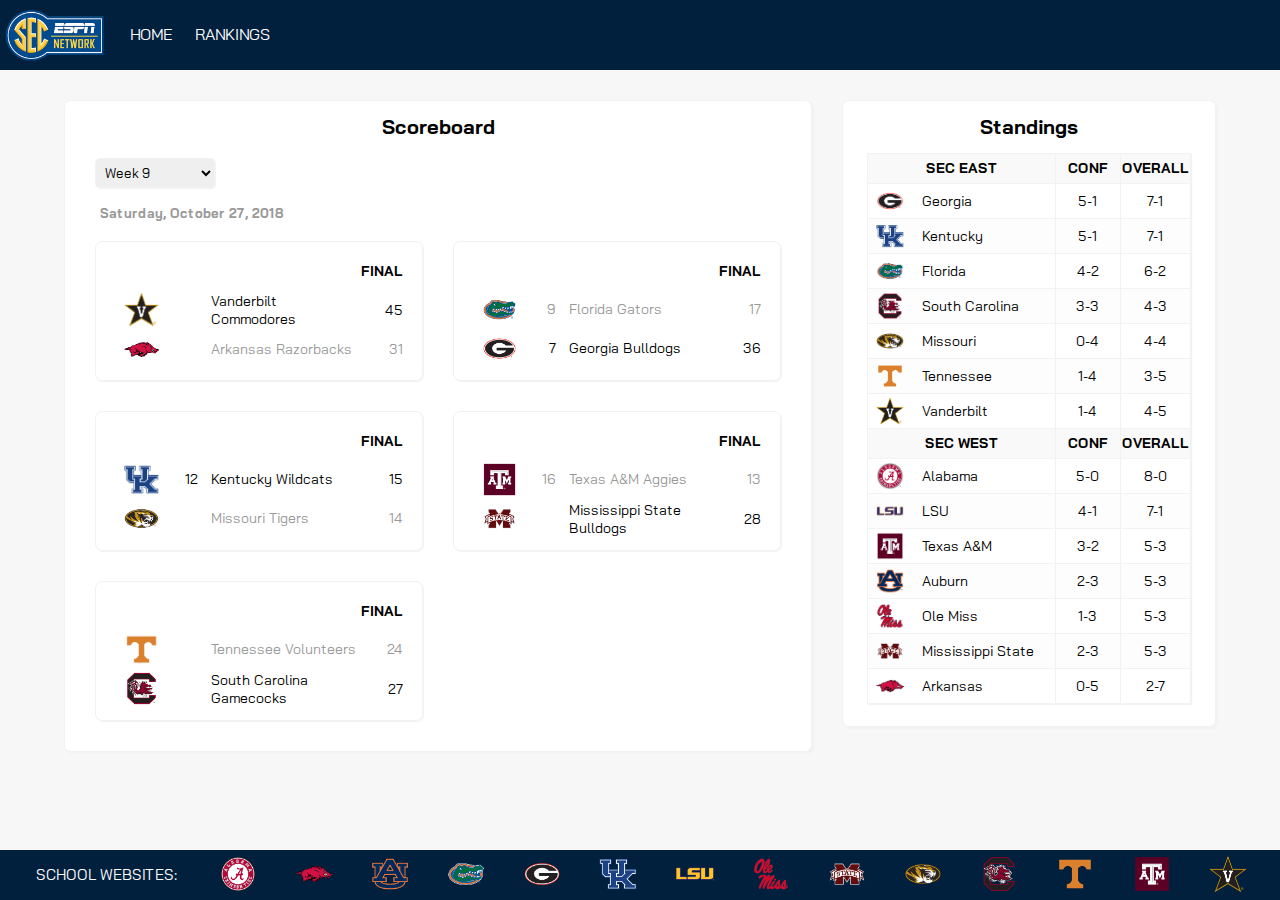
==== index.html @ 47c0364c "changing the filenames to a more standard naming convention" ====
<!DOCTYPE html>
<html lang="en" dir="ltr">
  <head>
    <meta charset="utf-8">
    <title>SEC Football</title>
    <link href="https://fonts.googleapis.com/css?family=Bai+Jamjuree|Open+Sans" rel="stylesheet">
    <link rel="shortcut icon" href="images/favicon.png" type="image/x-icon">
    <link rel="stylesheet" href="main.css">
    <link rel="stylesheet" href="scoreboard-standings.css">
  </head>
  <body>
    <a href="index.html"><img src="images/sec-logo.png" alt="SEC Logo" id="main-nav-logo" title="Comprehensive coverage of SEC football, including live games, scores, schedules and standings."></a>

    <nav id="main-nav-bar">
      <a href="index.html"><li>HOME</li></a>
      <a href="rankings.html"><li>RANKINGS</li></a>
    </nav>

    <main>
      <div class="scoreboard">
        <h1 id="scoreboardH1">Scoreboard</h1>

        <select id="weekSelector" name="Week Selector">
          <option>Week 7</option>
          <option>Week 8</option>
          <option selected>Week 9</option>
          <option>Week 10</option>
          <option>Week 11</option>
          <option>Week 12</option>
          <option>Week 13</option>
          <option>Championship</option>
          <option disabled>Bowls</option>
        </select>

      </div>

      <div class="standings">
        <h1>Standings</h1>

        <table>
          <thead>
            <tr>
              <th colspan="2">SEC EAST</th>
              <th>CONF</th>
              <th>OVERALL</th>
            </tr>
          </thead>
          <tbody>
            <tr>
              <td class="firstColumn"></td>
              <td class="secondColumn"></td>
              <td class="thirdColumn"></td>
              <td class="fourthColumn"></td>
            </tr>
            <tr>
              <td class="firstColumn"></td>
              <td class="secondColumn"></td>
              <td class="thirdColumn"></td>
              <td class="fourthColumn"></td>
            </tr>
            <tr>
              <td class="firstColumn"></td>
              <td class="secondColumn"></td>
              <td class="thirdColumn"></td>
              <td class="fourthColumn"></td>
            </tr>
            <tr>
              <td class="firstColumn"></td>
              <td class="secondColumn"></td>
              <td class="thirdColumn"></td>
              <td class="fourthColumn"></td>
            </tr>
            <tr>
              <td class="firstColumn"></td>
              <td class="secondColumn"></td>
              <td class="thirdColumn"></td>
              <td class="fourthColumn"></td>
            </tr>
            <tr>
              <td class="firstColumn"></td>
              <td class="secondColumn"></td>
              <td class="thirdColumn"></td>
              <td class="fourthColumn"></td>
            </tr>
            <tr>
              <td class="firstColumn"></td>
              <td class="secondColumn"></td>
              <td class="thirdColumn"></td>
              <td class="fourthColumn"></td>
            </tr>
          </tbody>
          <thead>
            <tr>
              <th colspan="2">SEC WEST</th>
              <th>CONF</th>
              <th>OVERALL</th>
            </tr>
          </thead>
          <tbody>
            <tr>
              <td class="firstColumn"></td>
              <td class="secondColumn"></td>
              <td class="thirdColumn"></td>
              <td class="fourthColumn"></td>
            </tr>
            <tr>
              <td class="firstColumn"></td>
              <td class="secondColumn"></td>
              <td class="thirdColumn"></td>
              <td class="fourthColumn"></td>
            </tr>
            <tr>
              <td class="firstColumn"></td>
              <td class="secondColumn"></td>
              <td class="thirdColumn"></td>
              <td class="fourthColumn"></td>
            </tr>
            <tr>
              <td class="firstColumn"></td>
              <td class="secondColumn"></td>
              <td class="thirdColumn"></td>
              <td class="fourthColumn"></td>
            </tr>
            <tr>
              <td class="firstColumn"></td>
              <td class="secondColumn"></td>
              <td class="thirdColumn"></td>
              <td class="fourthColumn"></td>
            </tr>
            <tr>
              <td class="firstColumn"></td>
              <td class="secondColumn"></td>
              <td class="thirdColumn"></td>
              <td class="fourthColumn"></td>
            </tr>
            <tr>
              <td class="firstColumn"></td>
              <td class="secondColumn"></td>
              <td class="thirdColumn"></td>
              <td class="fourthColumn"></td>
            </tr>
          </tbody>
        </table>
      </div>
    </main>

    <div class="spacer">

    </div>

    <footer>
      <div id="school-website-list">
        <p>SCHOOL WEBSITES:</p>
        <a href="http://www.rolltide.com/" target="_blank"><img src="images/alabama.png" alt="University of Alabama" title="University of Alabama"></a>
        <a href="http://www.arkansasrazorbacks.com/" target="_blank"><img src="images/arkansas.png" alt="University of Arkansas" title="University of Arkansas"></a>
        <a href="http://www.auburntigers.com/" target="_blank"><img src="images/auburn.png" alt="Auburn University" title="Auburn University"></a>
        <a href="http://www.gatorzone.com/" target="_blank"><img src="images/florida.png" alt="University of Florida" title="University of Florida"></a>
        <a href="http://www.georgiadogs.com/" target="_blank"><img src="images/georgia.png" alt="University of Georgia" title="University of Georgia"></a>
        <a href="http://www.ukathletics.com/" target="_blank"><img src="images/kentucky.png" alt="University of Kentucky" title="University of Kentucky"></a>
        <a href="http://www.lsusports.net/" target="_blank"><img src="images/lsu-yellow.png" alt="Louisiana State University" title="Louisiana State University"></a>
        <a href="http://www.olemisssports.com/" target="_blank"><img src="images/mississippi.png" alt="University of Mississippi" title="University of Mississippi"></a>
        <a href="http://www.hailstate.com/" target="_blank"><img src="images/mississippi-state.png" alt="Mississippi State University" title="Mississippi State University"></a>
        <a href="http://www.mutigers.com/" target="_blank"><img src="images/missouri.png" alt="University of Missouri" title="University of Missouri"></a>
        <a href="http://www.gamecocksonline.com/" target="_blank"><img src="images/south-carolina.png" alt="University of South Carolina" title="University of South Carolina"></a>
        <a href="http://www.utsports.com/" target="_blank"><img src="images/tennessee.png" alt="University of Tennessee" title="University of Tennessee"></a>
        <a href="http://12thman.com/" target="_blank"><img src="images/texas-am.png" alt="Texas A&M University" title="Texas A&M University"></a>
        <a href="http://www.vucommodores.com/" target="_blank"><img src="images/vanderbilt.png" alt="Vanderbilt University" title="Vanderbilt University"></a>
      </div>
    </footer>

    <script src="scoreboard-standings.js"></script>
  </body>
</html>
---- main.css ----
/* page layout styling */
* {
  font-family: 'Bai Jamjuree', 'Open Sans', sans-serif;
}

html {
  font-size: 10px;
}

body {
  margin: 0;
  background: #f7f7f7;
}

.spacer {
  width: 100%;
  height: 50px;
  margin: 0;
}

footer {
  position: fixed;
  bottom: 0;
  width: 100%;
  height: 50px;
  background: #01203e;
}

/* link styling */

a {
  outline: none;
  text-decoration: none;
}

/* main navigation bar styling */

#main-nav-logo {
  float: left;
  width: 100px;
  margin: 5px;
  margin-top: -13px;
}

#main-nav-bar {
  height: 70px;
  list-style-type: none;
  line-height: 4.3;
  background: #01203e;
}

#main-nav-bar li {
  display: inline-block;
}

#main-nav-bar a {
  margin-left: 20px;
  font-size: 1.6rem;
  color: white;
}

#main-nav-bar a:hover, #main-nav-bar a:focus {
  color: #4f92ff;
}

/* footer styling */

#school-website-list {
  display: grid;
  grid-template-columns: 3fr repeat(14, 1fr);
  grid-gap: 5px;
  grid-row: 50px;
}

#school-website-list p {
  text-align: center;
  font-size: 1.5rem;
  color: white;
}

#school-website-list a {
  outline: none;
}

#school-website-list img {
  width: 38px;
  margin-top: 5px;
}
---- scoreboard-standings.css ----
/* setting up the grid for the scoreboard and standings divs */
main {
  display: grid;
  grid-template-columns: 2fr 1fr;
  grid-gap: 30px;
  width: 90%;
  margin: 30px auto;
  padding: 0;
}

.scoreboard, .standings {
  margin: 0;
  padding-bottom: 20px;
  background: #fff;
  border: 1px solid #f1f2f3;
  border-radius: 7px;
  box-shadow: 2px 2px 2px #f1f2f3;
}

.standings {
  grid-column: 2;
  max-height: 605px;
}

.scoreboard h1, .standings h1 {
  text-align: center;
}

/* Styling the week selector */

#weekSelector {
  outline: none;
  width: 120px;
  margin: 5px 0 7px 30px;
  padding: 5px;
  padding-right: 0;
  border: 1px solid #f1f2f3;
  border-radius: 5px;
  box-shadow: 1px 1px 1px #f1f2f3;
}

/* setting up the grid for the scoreboard */

.gameContainer {
  clear: both;
  display: grid;
  grid-template-columns: 1fr 1fr;
  grid-gap: 30px;
  margin: 0 30px 10px 30px;
}

.gameDate {
  grid-column: 1 / span 2;
  margin: 10px 0 -10px 5px;
  margin-left: 5px;
  font-size: 1.3rem;
  font-weight: bold;
  color: #999;
}

.game {
  padding: 10px;
  font-size: 1.4rem;
  border: 1px solid #f1f2f3;
  border-radius: 7px;
  box-shadow: 1px 1px 1px #f1f2f3;
}

/* game styling */

.game table {
  width: 98%;
}

.game table tr {
  height: 35px;
}

.game table thead th:nth-of-type(1) {
  text-align: left;
}

.game table thead th:nth-of-type(2) {
  text-align: right;
}

.game table tr td:nth-of-type(1) {
  width: 65px;
}

.game table tr td:nth-of-type(2) {
  width: 20px;
  text-align: right;
}

.game table tr td:nth-of-type(3) {
  padding-left: 10px;
}

.game table tr td:nth-of-type(4) {
  width: 42px;
  text-align: right;
}

.awayTeamLogo img, .homeTeamLogo img {
  display: block;
  width: 100%;
  max-width: 35px;
  margin: 0 auto;
  vertical-align: middle;
}

/* standings table styling */

.standings table {
  width: 87%;
  margin: 0 auto;
  font-size: 1.4rem;
  border-collapse: collapse;
  border: 1px solid #f1f2f3;
  box-shadow: 1px 1px 1px #f1f2f3;
}

.standings table tr {
  height: 30px;
}

.standings th {
  background-color: #f9f9f9;
  border-bottom: 1px solid #ddd;
}

.standings th, .standings td {
  border: 1px solid #f1f2f3;
}

.standings tbody tr:nth-of-type(even) {
  background-color: #fdfdfd;
}

.standings th:nth-of-type(1), .standings th:nth-of-type(4) {
  width: 58%;
}

.standings th:nth-of-type(2), .standings th:nth-of-type(3) {
  width: 20%;
}

.standings tr td:nth-of-type(1), .standings tr td:nth-of-type(5) {
  width: 13%;
}

.standings tr td:nth-of-type(1) {
  border-right: none;
}

.standings tr td:nth-of-type(2) {
  padding-left: 12px;
  border-left: none;
}

.standings tr td:nth-of-type(3), .standings tr td:nth-of-type(4) {
  text-align: center;
}

.standings img {
  display: block;
  width: 95%;
  max-width: 28px;
  vertical-align: middle;
  margin: 2px;
  padding-left: 5px;
}
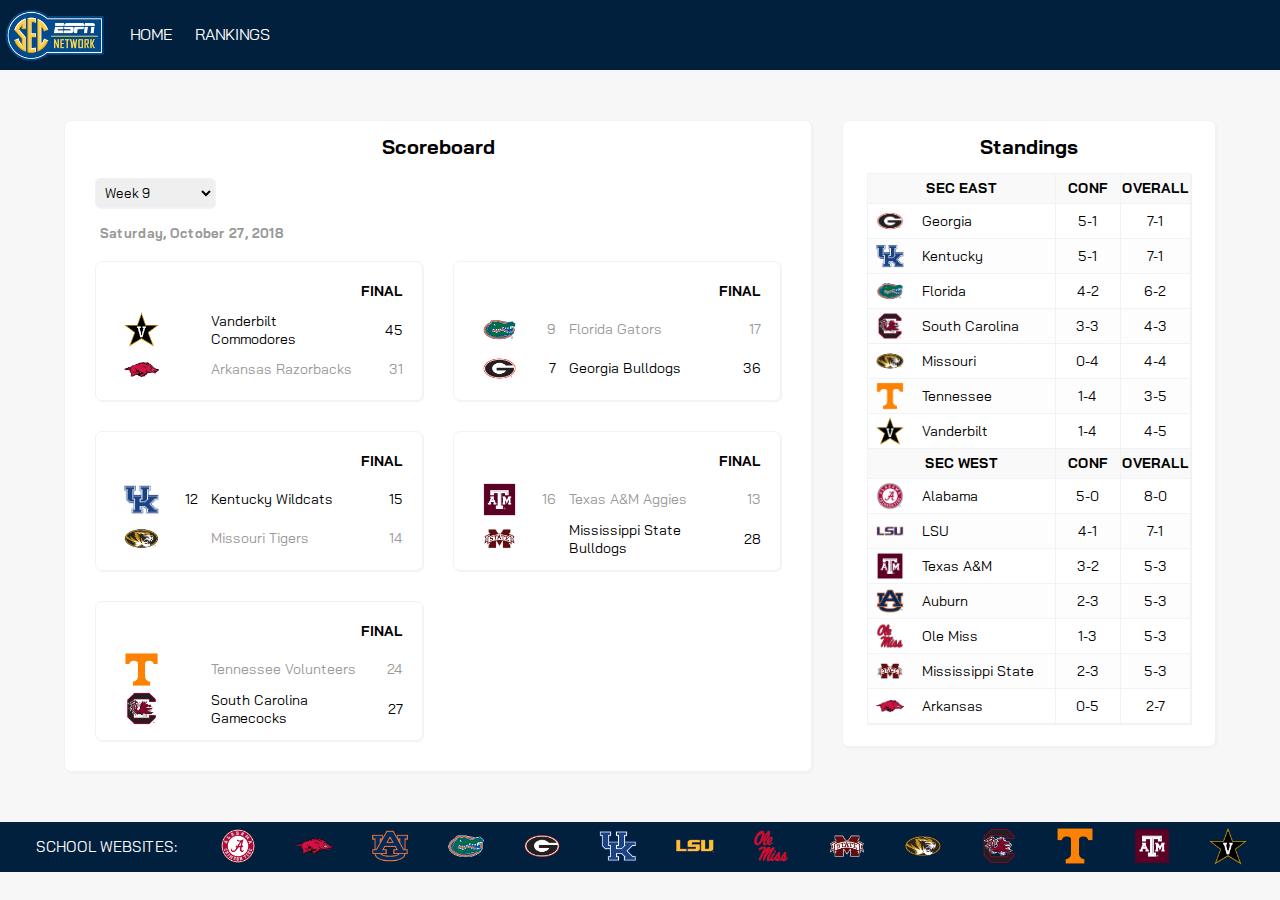
==== commit f3e976c9: "Updated the data to reflect the playoff rankings released on 10/30. Also fixed some minor CSS issues" ====
--- a/index.html
+++ b/index.html
@@ -144,10 +144,6 @@
       </div>
     </main>
 
-    <div class="spacer">
-
-    </div>
-
     <footer>
       <div id="school-website-list">
         <p>SCHOOL WEBSITES:</p>
--- a/main.css
+++ b/main.css
@@ -13,14 +13,11 @@
 }
 
 .spacer {
-  width: 100%;
   height: 50px;
   margin: 0;
 }
 
 footer {
-  position: fixed;
-  bottom: 0;
   width: 100%;
   height: 50px;
   background: #01203e;
@@ -70,6 +67,7 @@
   grid-template-columns: 3fr repeat(14, 1fr);
   grid-gap: 5px;
   grid-row: 50px;
+  margin: 0;
 }
 
 #school-website-list p {
--- a/scoreboard-standings.css
+++ b/scoreboard-standings.css
@@ -4,7 +4,7 @@
   grid-template-columns: 2fr 1fr;
   grid-gap: 30px;
   width: 90%;
-  margin: 30px auto;
+  margin: 50px auto;
   padding: 0;
 }
 
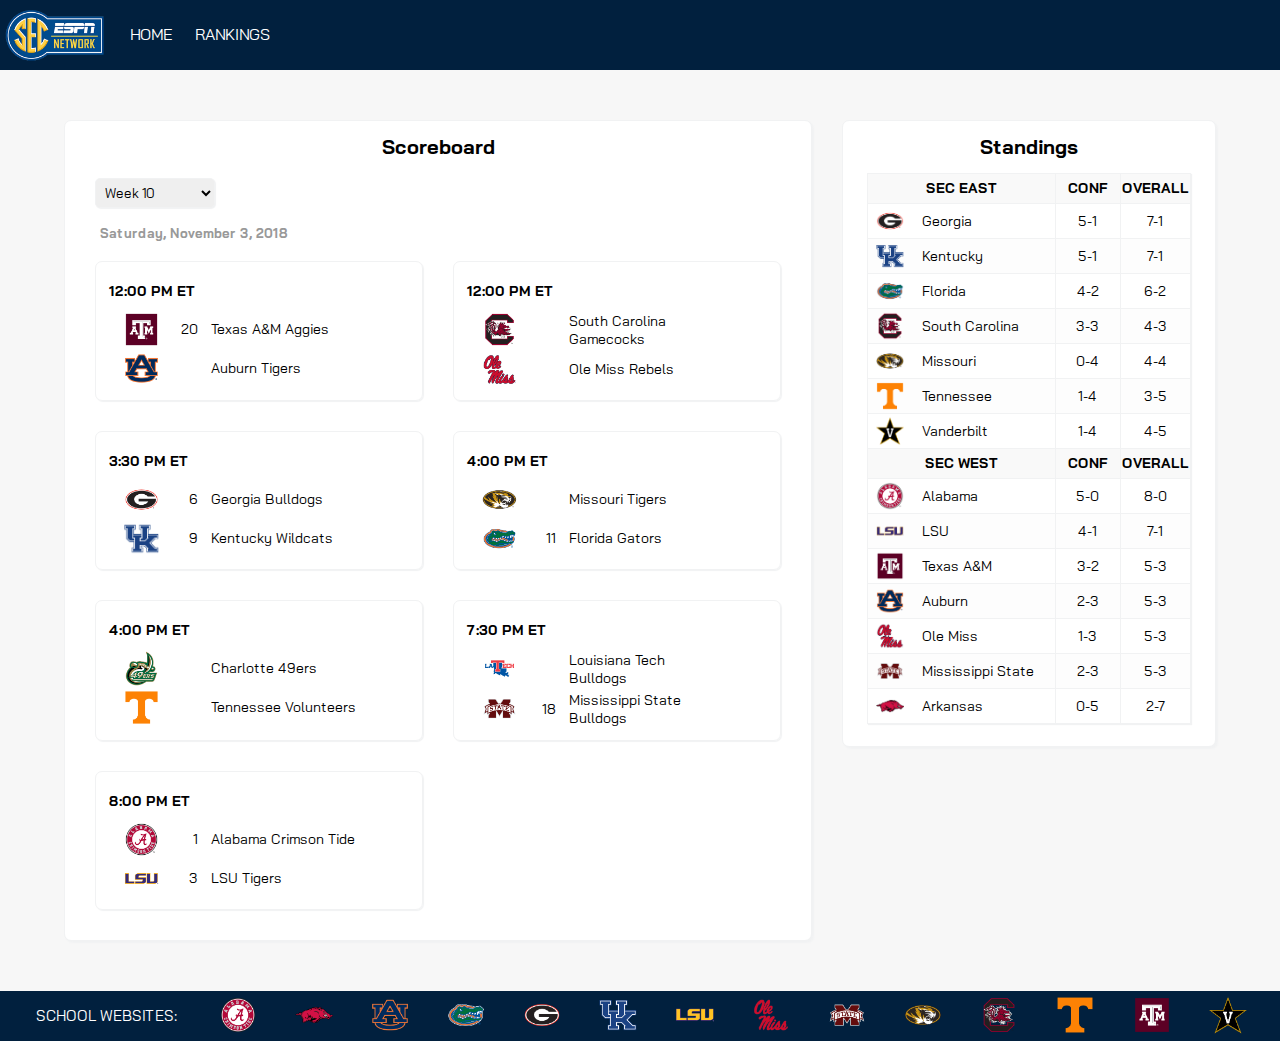
==== commit e51d39fb: "Updated the selected attribute for Week 10 option in weekSelector select element." ====
--- a/index.html
+++ b/index.html
@@ -23,8 +23,8 @@
         <select id="weekSelector" name="Week Selector">
           <option>Week 7</option>
           <option>Week 8</option>
-          <option selected>Week 9</option>
-          <option>Week 10</option>
+          <option>Week 9</option>
+          <option selected>Week 10</option>
           <option>Week 11</option>
           <option>Week 12</option>
           <option>Week 13</option>
